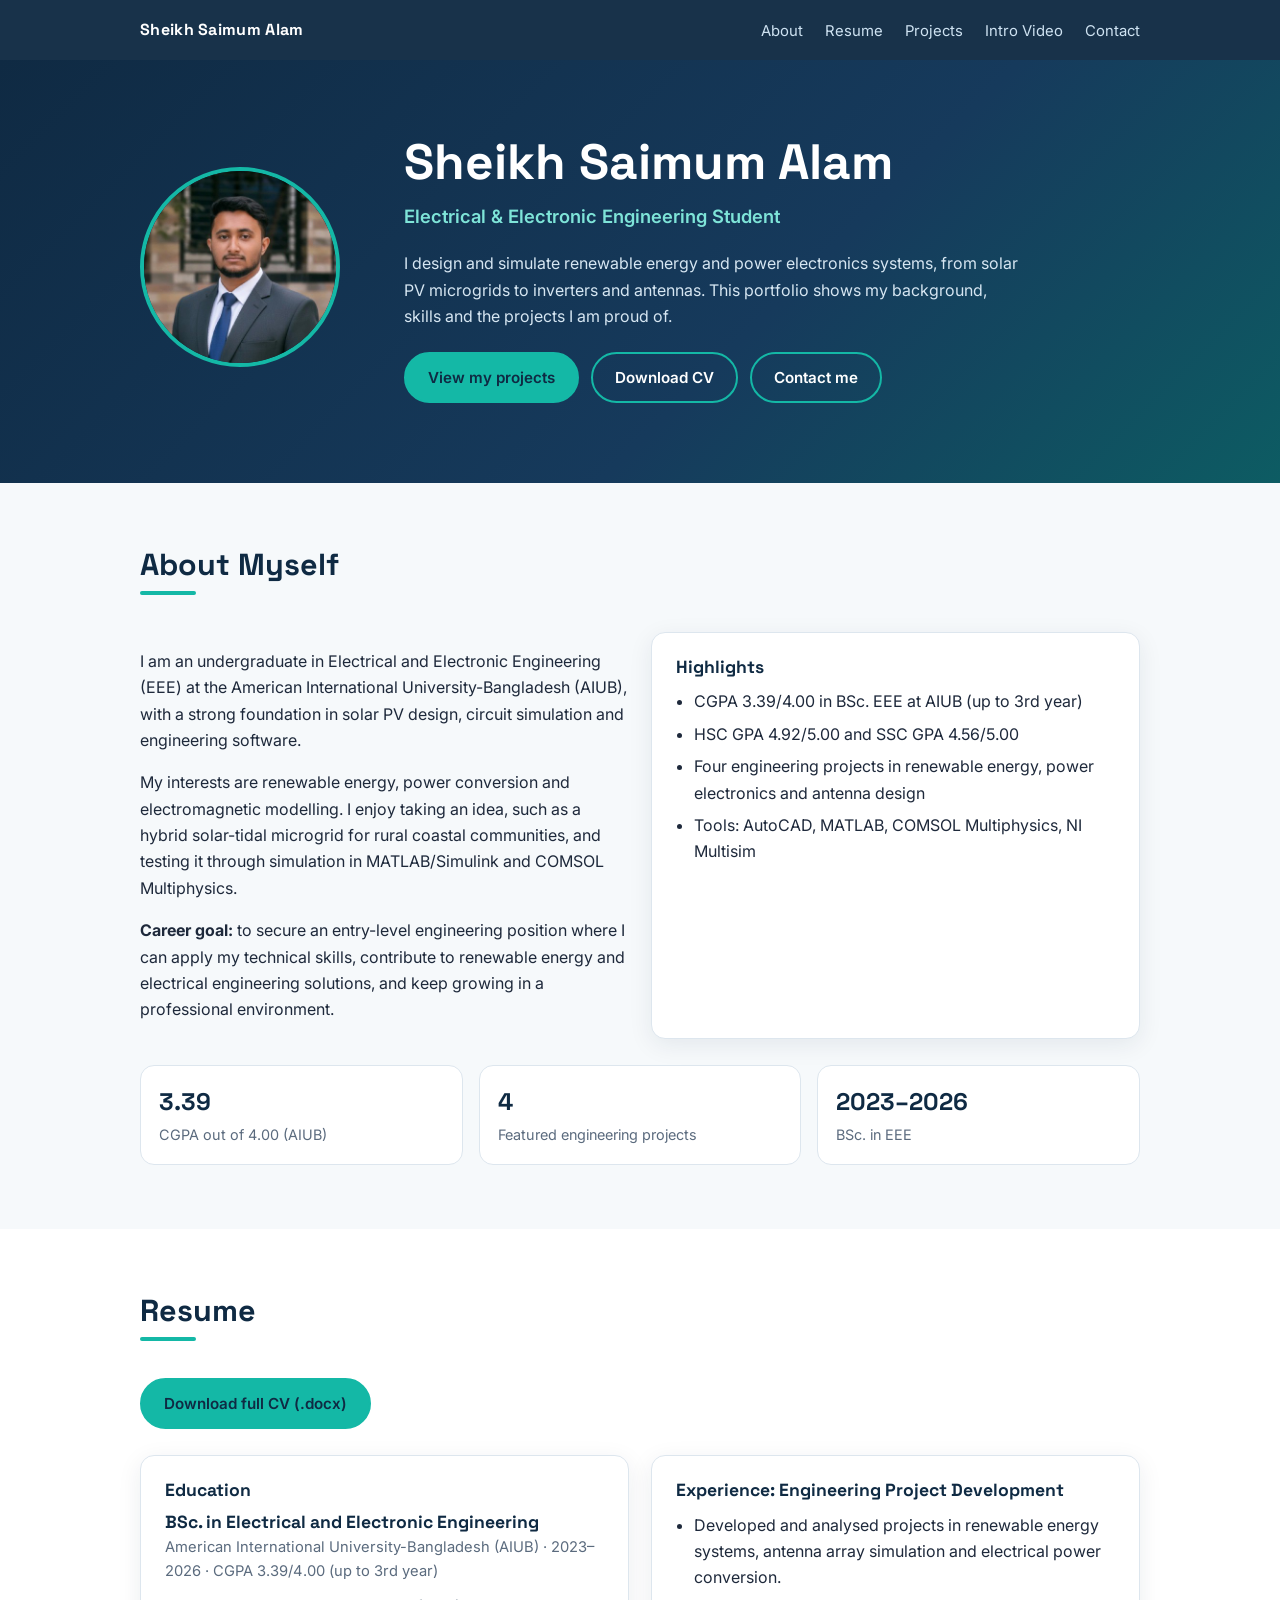
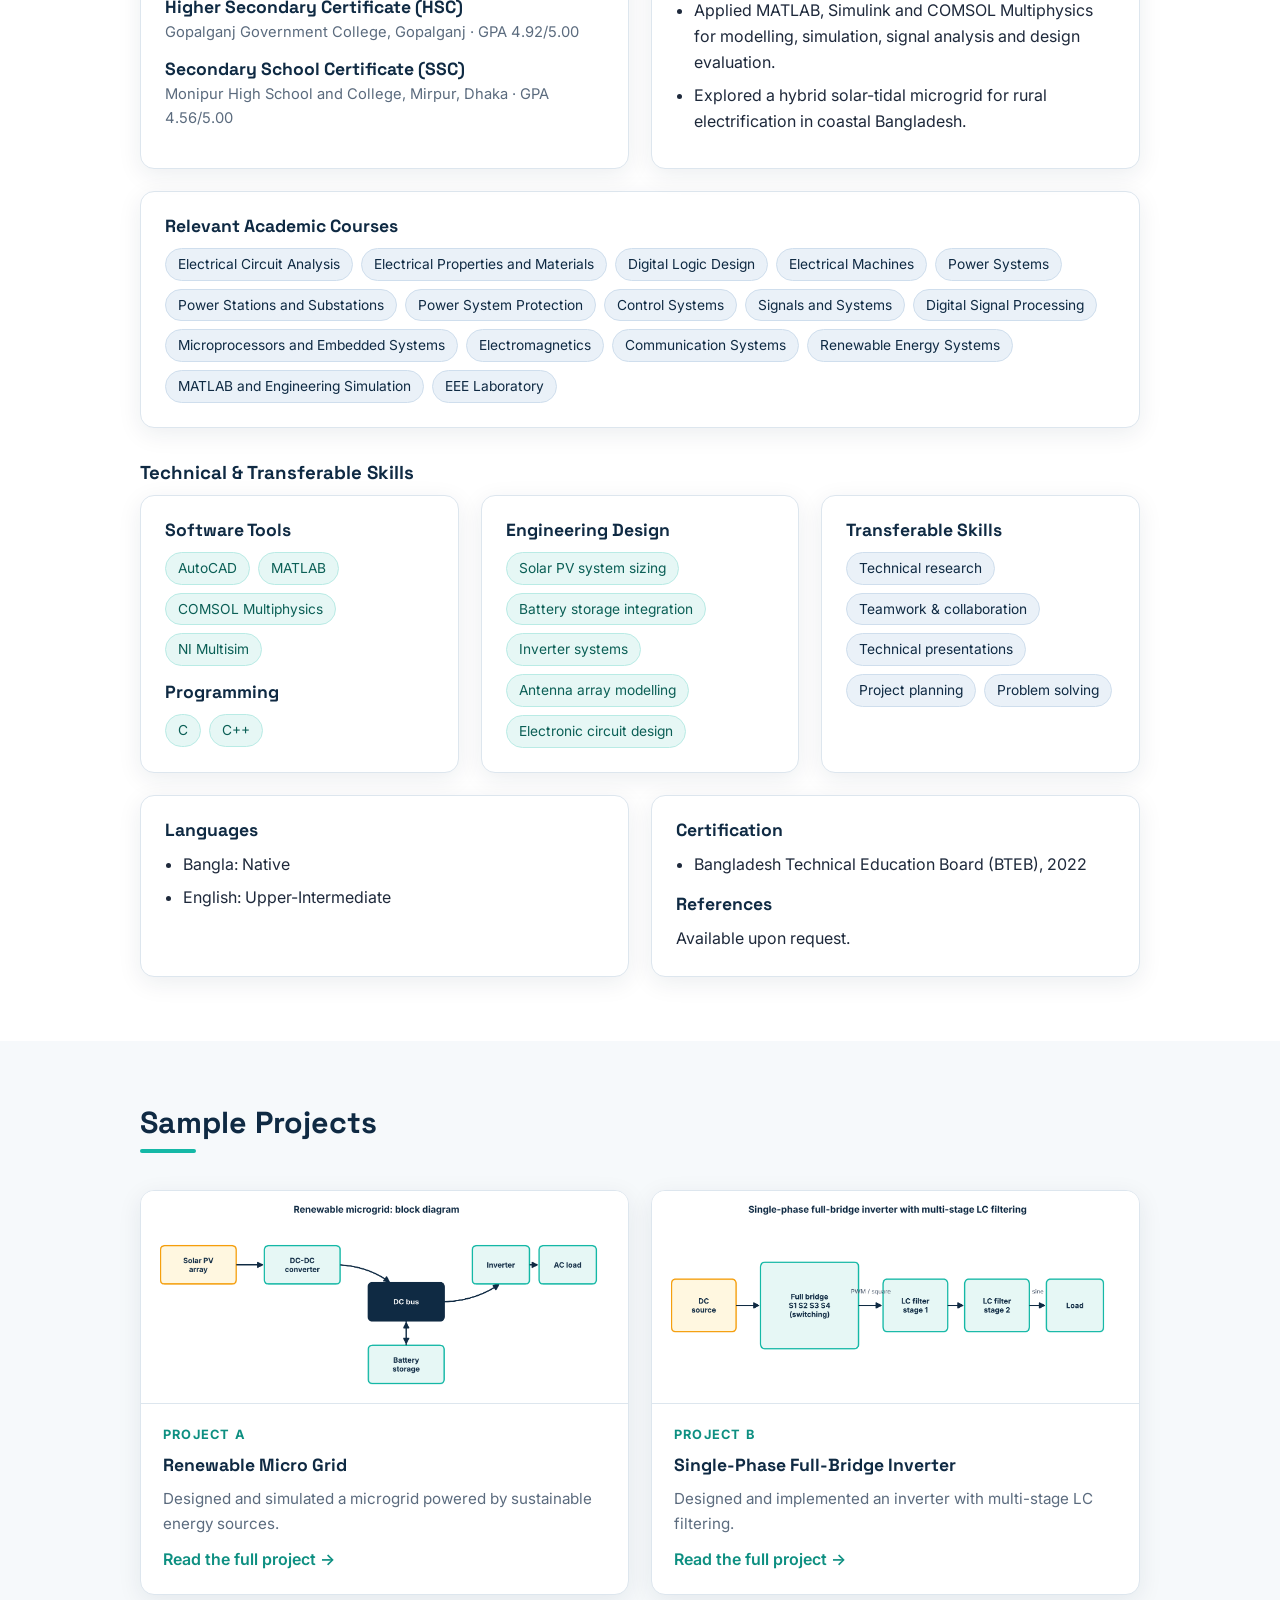
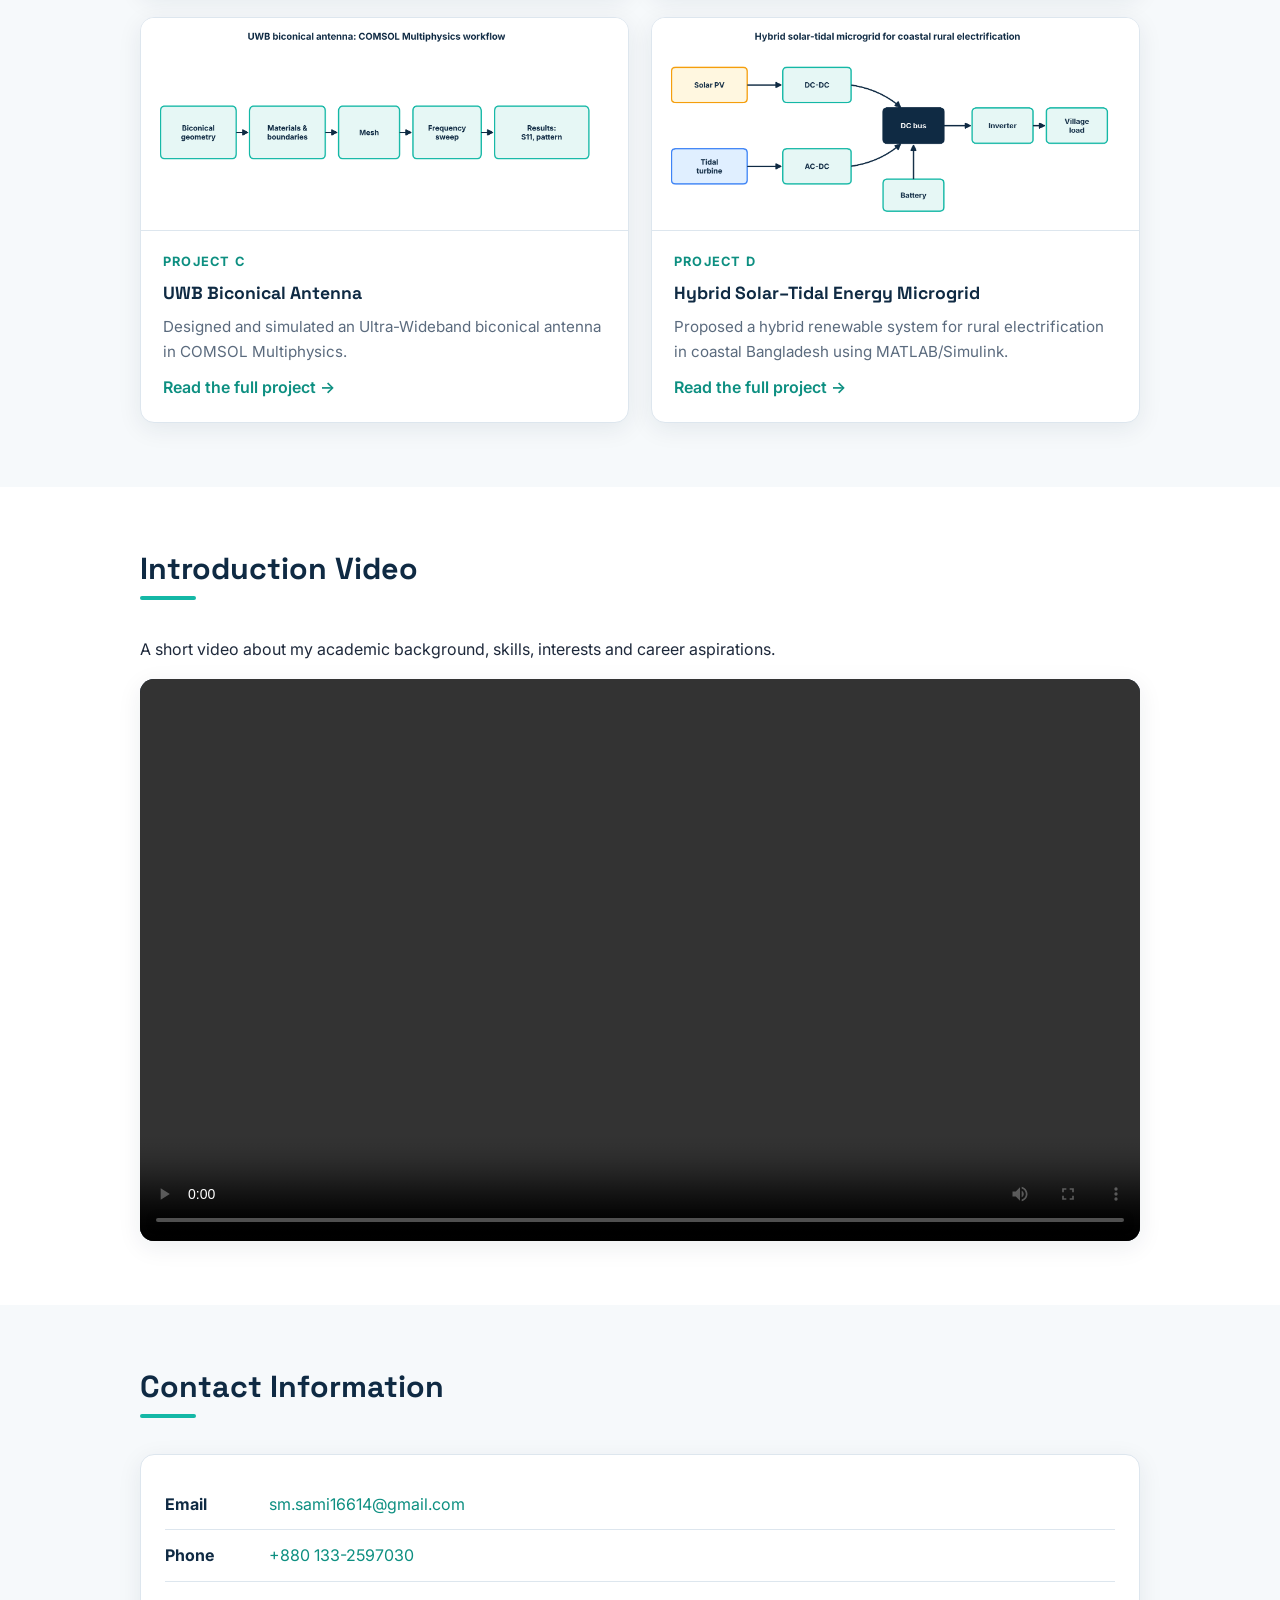
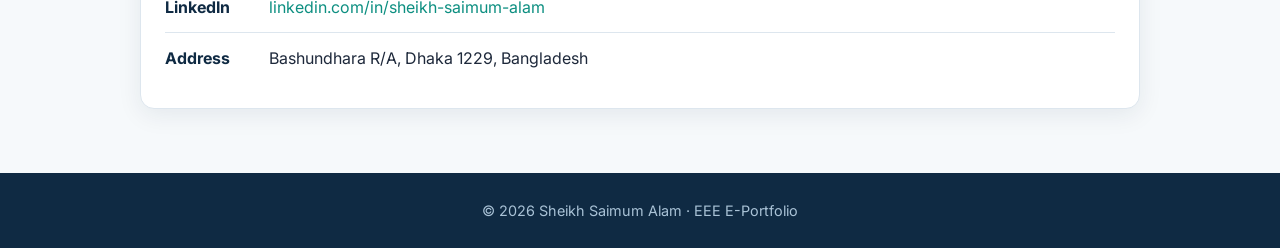
==== index.html @ cee7763e "Add files via upload" ====
<!DOCTYPE html>
<html lang="en">
<head>
  <meta charset="utf-8">
  <meta name="viewport" content="width=device-width, initial-scale=1">
  <title>Sheikh Saimum Alam | EEE E-Portfolio</title>
  <meta name="description" content="E-portfolio of Sheikh Saimum Alam, Electrical and Electronic Engineering student at AIUB: renewable energy, power electronics and simulation.">
  <link rel="preconnect" href="https://fonts.googleapis.com">
  <link rel="preconnect" href="https://fonts.gstatic.com" crossorigin>
  <link href="https://fonts.googleapis.com/css2?family=Inter:wght@400;500;600&family=Space+Grotesk:wght@500;700&display=swap" rel="stylesheet">
  <link rel="stylesheet" href="assets/css/style.css">
</head>
<body>

<header class="nav">
  <div class="wrap">
    <a class="brand" href="#home">Sheikh Saimum Alam</a>
    <button class="menu-btn" aria-label="Menu">&#9776;</button>
    <ul>
      <li><a href="#about">About</a></li>
      <li><a href="#resume">Resume</a></li>
      <li><a href="#projects">Projects</a></li>
      <li><a href="#video">Intro Video</a></li>
      <li><a href="#contact">Contact</a></li>
    </ul>
  </div>
</header>

<!-- 1. HOMEPAGE -->
<section class="hero" id="home">
  <div class="wrap">
    <div class="avatar" aria-label="Profile picture">
      SA
      <!-- Add your photo as assets/img/profile.jpg. It will cover these initials automatically. -->
      <img src="assets/img/profile.jpg" alt="Sheikh Saimum Alam" onerror="this.remove()">
    </div>
    <div>
      <h1>Sheikh Saimum Alam</h1>
      <div class="role">Electrical &amp; Electronic Engineering Student</div>
      <p>I design and simulate renewable energy and power electronics systems, from solar PV microgrids to inverters and antennas. This portfolio shows my background, skills and the projects I am proud of.</p>
      <div class="btns">
        <a class="btn primary" href="#projects">View my projects</a>
        <a class="btn ghost" href="assets/Sami_CV.docx" download>Download CV</a>
        <a class="btn ghost" href="#contact">Contact me</a>
      </div>
    </div>
  </div>
</section>

<!-- ABOUT -->
<section id="about">
  <div class="wrap">
    <h2 class="sec-title">About Myself</h2>
    <div class="grid-2">
      <div>
        <p>I am an undergraduate in Electrical and Electronic Engineering (EEE) at the American International University-Bangladesh (AIUB), with a strong foundation in solar PV design, circuit simulation and engineering software.</p>
        <p>My interests are renewable energy, power conversion and electromagnetic modelling. I enjoy taking an idea, such as a hybrid solar-tidal microgrid for rural coastal communities, and testing it through simulation in MATLAB/Simulink and COMSOL Multiphysics.</p>
        <p><b>Career goal:</b> to secure an entry-level engineering position where I can apply my technical skills, contribute to renewable energy and electrical engineering solutions, and keep growing in a professional environment.</p>
      </div>
      <div class="card">
        <h3>Highlights</h3>
        <ul class="plain">
          <li>CGPA 3.39/4.00 in BSc. EEE at AIUB (up to 3rd year)</li>
          <li>HSC GPA 4.92/5.00 and SSC GPA 4.56/5.00</li>
          <li>Four engineering projects in renewable energy, power electronics and antenna design</li>
          <li>Tools: AutoCAD, MATLAB, COMSOL Multiphysics, NI Multisim</li>
        </ul>
      </div>
    </div>
    <div class="facts">
      <div class="fact"><b>3.39</b><span>CGPA out of 4.00 (AIUB)</span></div>
      <div class="fact"><b>4</b><span>Featured engineering projects</span></div>
      <div class="fact"><b>2023&ndash;2026</b><span>BSc. in EEE</span></div>
    </div>
  </div>
</section>

<!-- 2. RESUME -->
<section class="alt" id="resume">
  <div class="wrap">
    <h2 class="sec-title">Resume</h2>
    <p><a class="btn primary" href="assets/Sami_CV.docx" download>Download full CV (.docx)</a></p>

    <div class="grid-2" style="margin-top:26px">
      <div class="card">
        <h3>Education</h3>
        <div class="edu-item">
          <h3>BSc. in Electrical and Electronic Engineering</h3>
          <div class="sub">American International University-Bangladesh (AIUB) &middot; 2023&ndash;2026 &middot; CGPA 3.39/4.00 (up to 3rd year)</div>
        </div>
        <div class="edu-item">
          <h3>Higher Secondary Certificate (HSC)</h3>
          <div class="sub">Gopalganj Government College, Gopalganj &middot; GPA 4.92/5.00</div>
        </div>
        <div class="edu-item">
          <h3>Secondary School Certificate (SSC)</h3>
          <div class="sub">Monipur High School and College, Mirpur, Dhaka &middot; GPA 4.56/5.00</div>
        </div>
      </div>

      <div class="card">
        <h3>Experience: Engineering Project Development</h3>
        <ul class="plain">
          <li>Developed and analysed projects in renewable energy systems, antenna array simulation and electrical power conversion.</li>
          <li>Applied MATLAB, Simulink and COMSOL Multiphysics for modelling, simulation, signal analysis and design evaluation.</li>
          <li>Explored a hybrid solar-tidal microgrid for rural electrification in coastal Bangladesh.</li>
        </ul>
      </div>
    </div>

    <div class="card" style="margin-top:22px">
      <h3>Relevant Academic Courses</h3>
      <ul class="chips">
        <li class="chip navy">Electrical Circuit Analysis</li>
        <li class="chip navy">Electrical Properties and Materials</li>
        <li class="chip navy">Digital Logic Design</li>
        <li class="chip navy">Electrical Machines</li>
        <li class="chip navy">Power Systems</li>
        <li class="chip navy">Power Stations and Substations</li>
        <li class="chip navy">Power System Protection</li>
        <li class="chip navy">Control Systems</li>
        <li class="chip navy">Signals and Systems</li>
        <li class="chip navy">Digital Signal Processing</li>
        <li class="chip navy">Microprocessors and Embedded Systems</li>
        <li class="chip navy">Electromagnetics</li>
        <li class="chip navy">Communication Systems</li>
        <li class="chip navy">Renewable Energy Systems</li>
        <li class="chip navy">MATLAB and Engineering Simulation</li>
        <li class="chip navy">EEE Laboratory</li>
      </ul>
    </div>

    <h3 style="margin-top:34px">Technical &amp; Transferable Skills</h3>
    <div class="grid-3">
      <div class="card">
        <h3>Software Tools</h3>
        <ul class="chips"><li class="chip">AutoCAD</li><li class="chip">MATLAB</li><li class="chip">COMSOL Multiphysics</li><li class="chip">NI Multisim</li></ul>
        <h3 style="margin-top:16px">Programming</h3>
        <ul class="chips"><li class="chip">C</li><li class="chip">C++</li></ul>
      </div>
      <div class="card">
        <h3>Engineering Design</h3>
        <ul class="chips"><li class="chip">Solar PV system sizing</li><li class="chip">Battery storage integration</li><li class="chip">Inverter systems</li><li class="chip">Antenna array modelling</li><li class="chip">Electronic circuit design</li></ul>
      </div>
      <div class="card">
        <h3>Transferable Skills</h3>
        <ul class="chips"><li class="chip navy">Technical research</li><li class="chip navy">Teamwork &amp; collaboration</li><li class="chip navy">Technical presentations</li><li class="chip navy">Project planning</li><li class="chip navy">Problem solving</li></ul>
      </div>
    </div>

    <div class="grid-2" style="margin-top:22px">
      <div class="card">
        <h3>Languages</h3>
        <ul class="plain"><li>Bangla: Native</li><li>English: Upper-Intermediate</li></ul>
      </div>
      <div class="card">
        <h3>Certification</h3>
        <ul class="plain"><li>Bangladesh Technical Education Board (BTEB), 2022</li></ul>
        <h3 style="margin-top:16px">References</h3>
        <p style="margin:0">Available upon request.</p>
      </div>
    </div>
  </div>
</section>

<!-- 3. PROJECTS -->
<section id="projects">
  <div class="wrap">
    <h2 class="sec-title">Sample Projects</h2>
    <div class="grid-2">
      <article class="card pcard">
        <img src="assets/img/microgrid.png" alt="Renewable microgrid block diagram">
        <div class="body">
          <span class="pnum">Project A</span>
          <h3>Renewable Micro Grid</h3>
          <p>Designed and simulated a microgrid powered by sustainable energy sources.</p>
          <a class="more" href="projects/microgrid.html">Read the full project &rarr;</a>
        </div>
      </article>
      <article class="card pcard">
        <img src="assets/img/inverter.png" alt="Full-bridge inverter block diagram">
        <div class="body">
          <span class="pnum">Project B</span>
          <h3>Single-Phase Full-Bridge Inverter</h3>
          <p>Designed and implemented an inverter with multi-stage LC filtering.</p>
          <a class="more" href="projects/inverter.html">Read the full project &rarr;</a>
        </div>
      </article>
      <article class="card pcard">
        <img src="assets/img/antenna.png" alt="Antenna simulation workflow">
        <div class="body">
          <span class="pnum">Project C</span>
          <h3>UWB Biconical Antenna</h3>
          <p>Designed and simulated an Ultra-Wideband biconical antenna in COMSOL Multiphysics.</p>
          <a class="more" href="projects/antenna.html">Read the full project &rarr;</a>
        </div>
      </article>
      <article class="card pcard">
        <img src="assets/img/solar_tidal.png" alt="Hybrid solar-tidal microgrid block diagram">
        <div class="body">
          <span class="pnum">Project D</span>
          <h3>Hybrid Solar&ndash;Tidal Energy Microgrid</h3>
          <p>Proposed a hybrid renewable system for rural electrification in coastal Bangladesh using MATLAB/Simulink.</p>
          <a class="more" href="projects/solar-tidal.html">Read the full project &rarr;</a>
        </div>
      </article>
    </div>
  </div>
</section>

<!-- 5. INTRO VIDEO -->
<section class="alt" id="video">
  <div class="wrap">
    <h2 class="sec-title">Introduction Video</h2>
    <p>A short video about my academic background, skills, interests and career aspirations.</p>
    <div class="video-box">
      <!-- Option 1: upload your video as assets/video/intro.mp4 (keep it under 100 MB for GitHub). -->
      <video controls preload="metadata">
        <source src="assets/video/intro.mp4" type="video/mp4">
        Your browser does not support the video tag.
      </video>
      <!-- Option 2: delete the <video> block above and use a YouTube embed instead:
      <iframe src="https://www.youtube.com/embed/YOUR_VIDEO_ID" title="Introduction video" allowfullscreen></iframe>
      -->
    </div>
  </div>
</section>

<!-- 4. CONTACT -->
<section id="contact">
  <div class="wrap">
    <h2 class="sec-title">Contact Information</h2>
    <div class="card">
      <ul class="contact-list">
        <li><span class="k">Email</span><a href="mailto:sm.sami16614@gmail.com">sm.sami16614@gmail.com</a></li>
        <li><span class="k">Phone</span><a href="tel:+8801332597030">+880 133-2597030</a></li>
        <li><span class="k">LinkedIn</span><a href="https://linkedin.com/in/sheikh-saimum-alam" target="_blank" rel="noopener">linkedin.com/in/sheikh-saimum-alam</a></li>
        <li><span class="k">Address</span><span>Bashundhara R/A, Dhaka 1229, Bangladesh</span></li>
      </ul>
    </div>
  </div>
</section>

<footer>&copy; <span id="year">2026</span> Sheikh Saimum Alam &middot; EEE E-Portfolio</footer>
<script src="assets/js/main.js"></script>
</body>
</html>
---- assets/css/style.css ----
:root {
  --navy: #0f2a43;
  --navy-2: #163a5c;
  --teal: #14b8a6;
  --teal-dark: #0d8f81;
  --amber: #f59e0b;
  --bg: #f6f9fb;
  --card: #ffffff;
  --text: #1e293b;
  --muted: #5b6b7e;
  --line: #dde6ee;
  --radius: 14px;
  --shadow: 0 6px 24px rgba(15, 42, 67, 0.08);
}

* { box-sizing: border-box; }
html { scroll-behavior: smooth; }
body {
  margin: 0;
  font-family: "Inter", system-ui, -apple-system, "Segoe UI", sans-serif;
  color: var(--text);
  background: var(--bg);
  line-height: 1.65;
}
h1, h2, h3 { font-family: "Space Grotesk", "Inter", sans-serif; color: var(--navy); line-height: 1.2; margin: 0 0 .6em; }
a { color: var(--teal-dark); text-decoration: none; }
a:hover { text-decoration: underline; }
img { max-width: 100%; display: block; }
.wrap { max-width: 1040px; margin: 0 auto; padding: 0 20px; }

/* nav */
.nav { position: sticky; top: 0; z-index: 20; background: rgba(15, 42, 67, .96); backdrop-filter: blur(6px); }
.nav .wrap { display: flex; align-items: center; justify-content: space-between; height: 60px; }
.nav .brand { color: #fff; font-family: "Space Grotesk", sans-serif; font-weight: 700; letter-spacing: .3px; }
.nav ul { list-style: none; display: flex; gap: 22px; margin: 0; padding: 0; }
.nav ul a { color: #cfe3f2; font-size: .93rem; }
.nav ul a:hover { color: #fff; text-decoration: none; }
.menu-btn { display: none; background: none; border: 0; color: #fff; font-size: 1.5rem; cursor: pointer; }

/* hero */
.hero { background: linear-gradient(135deg, var(--navy) 0%, var(--navy-2) 60%, #0d5c63 100%); color: #fff; padding: 72px 0 80px; }
.hero .wrap { display: grid; grid-template-columns: 220px 1fr; gap: 44px; align-items: center; }
.avatar { position: relative; width: 200px; height: 200px; border-radius: 50%; border: 4px solid var(--teal); background: #0c2238; overflow: hidden; display: grid; place-items: center; font-family: "Space Grotesk", sans-serif; font-size: 3.4rem; font-weight: 700; color: var(--teal); }
.avatar img { position: absolute; inset: 0; width: 100%; height: 100%; object-fit: cover; }
.hero h1 { color: #fff; font-size: clamp(2rem, 4.5vw, 3.1rem); margin-bottom: .2em; }
.hero .role { color: #7ee4d8; font-weight: 600; font-size: 1.15rem; margin-bottom: 1em; }
.hero p { color: #d6e6f2; max-width: 620px; margin: 0 0 1.4em; }
.btns { display: flex; flex-wrap: wrap; gap: 12px; }
.btn { display: inline-block; padding: 11px 22px; border-radius: 999px; font-weight: 600; font-size: .95rem; border: 2px solid var(--teal); }
.btn.primary { background: var(--teal); color: var(--navy); }
.btn.ghost { color: #fff; }
.btn:hover { text-decoration: none; transform: translateY(-1px); }

/* sections */
section { padding: 64px 0; }
section.alt { background: #fff; }
.sec-title { font-size: 1.9rem; margin-bottom: 1.2em; position: relative; padding-bottom: 12px; }
.sec-title::after { content: ""; position: absolute; left: 0; bottom: 0; width: 56px; height: 4px; border-radius: 2px; background: var(--teal); }

.card { background: var(--card); border: 1px solid var(--line); border-radius: var(--radius); padding: 24px; box-shadow: var(--shadow); }
.grid-2 { display: grid; grid-template-columns: 1fr 1fr; gap: 22px; }
.grid-3 { display: grid; grid-template-columns: repeat(3, 1fr); gap: 22px; }

.facts { display: grid; grid-template-columns: repeat(3, 1fr); gap: 16px; margin-top: 26px; }
.fact { background: #fff; border: 1px solid var(--line); border-radius: var(--radius); padding: 16px 18px; }
.fact b { display: block; font-family: "Space Grotesk", sans-serif; font-size: 1.5rem; color: var(--navy); }
.fact span { color: var(--muted); font-size: .9rem; }

.chips { display: flex; flex-wrap: wrap; gap: 8px; margin: 0; padding: 0; list-style: none; }
.chip { background: #e6f7f5; color: #0b5f56; border: 1px solid #b9ebe5; border-radius: 999px; padding: 4px 12px; font-size: .86rem; }
.chip.navy { background: #eaf1f8; color: var(--navy); border-color: #cfdeed; }

.edu-item { margin-bottom: 14px; }
.edu-item h3 { font-size: 1.05rem; margin-bottom: 2px; }
.edu-item .sub { color: var(--muted); font-size: .92rem; }
.card h3 { font-size: 1.1rem; }
.card ul.plain { margin: 0; padding-left: 18px; }
.card ul.plain li { margin-bottom: 6px; }

/* skills bars */
.skill { margin-bottom: 14px; }
.skill .row { display: flex; justify-content: space-between; font-size: .92rem; font-weight: 600; color: var(--navy); margin-bottom: 4px; }
.bar { height: 8px; background: #e3edf4; border-radius: 6px; overflow: hidden; }
.bar i { display: block; height: 100%; background: linear-gradient(90deg, var(--teal), #3b82f6); border-radius: 6px; }

/* project cards */
.pcard { display: flex; flex-direction: column; overflow: hidden; padding: 0; transition: transform .15s; }
.pcard:hover { transform: translateY(-4px); }
.pcard img { width: 100%; aspect-ratio: 16 / 7; object-fit: cover; object-position: left center; background: #fff; border-bottom: 1px solid var(--line); padding: 8px; object-fit: contain; }
.pcard .body { padding: 20px 22px 22px; display: flex; flex-direction: column; gap: 10px; flex: 1; }
.pcard h3 { margin: 0; }
.pcard p { margin: 0; color: var(--muted); font-size: .95rem; }
.pcard .more { margin-top: auto; font-weight: 600; }
.pnum { color: var(--teal-dark); font-weight: 700; font-size: .8rem; letter-spacing: 1.2px; text-transform: uppercase; }

/* video */
.video-box { background: #0c2238; border-radius: var(--radius); overflow: hidden; box-shadow: var(--shadow); aspect-ratio: 16 / 9; }
.video-box video, .video-box iframe { width: 100%; height: 100%; display: block; border: 0; }

/* contact */
.contact-list { list-style: none; margin: 0; padding: 0; }
.contact-list li { display: flex; gap: 14px; padding: 12px 0; border-bottom: 1px solid var(--line); }
.contact-list li:last-child { border-bottom: 0; }
.contact-list .k { width: 90px; font-weight: 700; color: var(--navy); }

footer { background: var(--navy); color: #a9c2d6; text-align: center; padding: 26px 0; font-size: .9rem; }

/* project pages */
.phead { background: linear-gradient(135deg, var(--navy) 0%, var(--navy-2) 70%, #0d5c63 100%); color: #fff; padding: 54px 0 48px; }
.phead h1 { color: #fff; font-size: clamp(1.8rem, 4vw, 2.6rem); margin: 6px 0 10px; }
.phead p { color: #d6e6f2; max-width: 720px; margin: 0; }
.crumb a { color: #7ee4d8; font-size: .92rem; }
.meta { display: grid; grid-template-columns: repeat(4, 1fr); gap: 14px; margin-top: -26px; position: relative; }
.meta .m { background: #fff; border: 1px solid var(--line); border-radius: 12px; padding: 14px 16px; box-shadow: var(--shadow); }
.meta .m small { display: block; color: var(--muted); text-transform: uppercase; letter-spacing: 1px; font-size: .7rem; }
.meta .m b { color: var(--navy); font-size: .95rem; }
.prose h2 { font-size: 1.5rem; margin-top: 1.8em; }
.prose p { max-width: 760px; }
.steps { counter-reset: s; list-style: none; padding: 0; margin: 0; }
.steps li { counter-increment: s; position: relative; padding: 4px 0 18px 54px; }
.steps li::before { content: counter(s); position: absolute; left: 0; top: 0; width: 36px; height: 36px; border-radius: 50%; background: var(--teal); color: var(--navy); font-weight: 700; display: grid; place-items: center; }
.steps li b { color: var(--navy); }
figure { margin: 22px 0; background: #fff; border: 1px solid var(--line); border-radius: var(--radius); padding: 14px; box-shadow: var(--shadow); }
figure figcaption { color: var(--muted); font-size: .88rem; text-align: center; padding-top: 10px; }
.slots { display: grid; grid-template-columns: 1fr 1fr; gap: 18px; margin: 22px 0; }
.slot { border: 2px dashed #b7c7d6; border-radius: var(--radius); padding: 30px 18px; text-align: center; color: var(--muted); background: #fbfdfe; font-size: .92rem; }
.slot b { display: block; color: var(--navy); margin-bottom: 4px; }
.slot code { background: #eef3f8; padding: 1px 6px; border-radius: 4px; font-size: .82rem; }
.pnav { display: flex; justify-content: space-between; gap: 14px; margin-top: 40px; padding-top: 20px; border-top: 1px solid var(--line); }

@media (max-width: 820px) {
  .hero .wrap { grid-template-columns: 1fr; text-align: center; justify-items: center; }
  .btns { justify-content: center; }
  .grid-2, .grid-3, .facts, .slots { grid-template-columns: 1fr; }
  .meta { grid-template-columns: 1fr 1fr; }
  .menu-btn { display: block; }
  .nav ul { display: none; position: absolute; top: 60px; left: 0; right: 0; background: var(--navy); flex-direction: column; padding: 14px 20px; gap: 12px; }
  .nav ul.open { display: flex; }
}
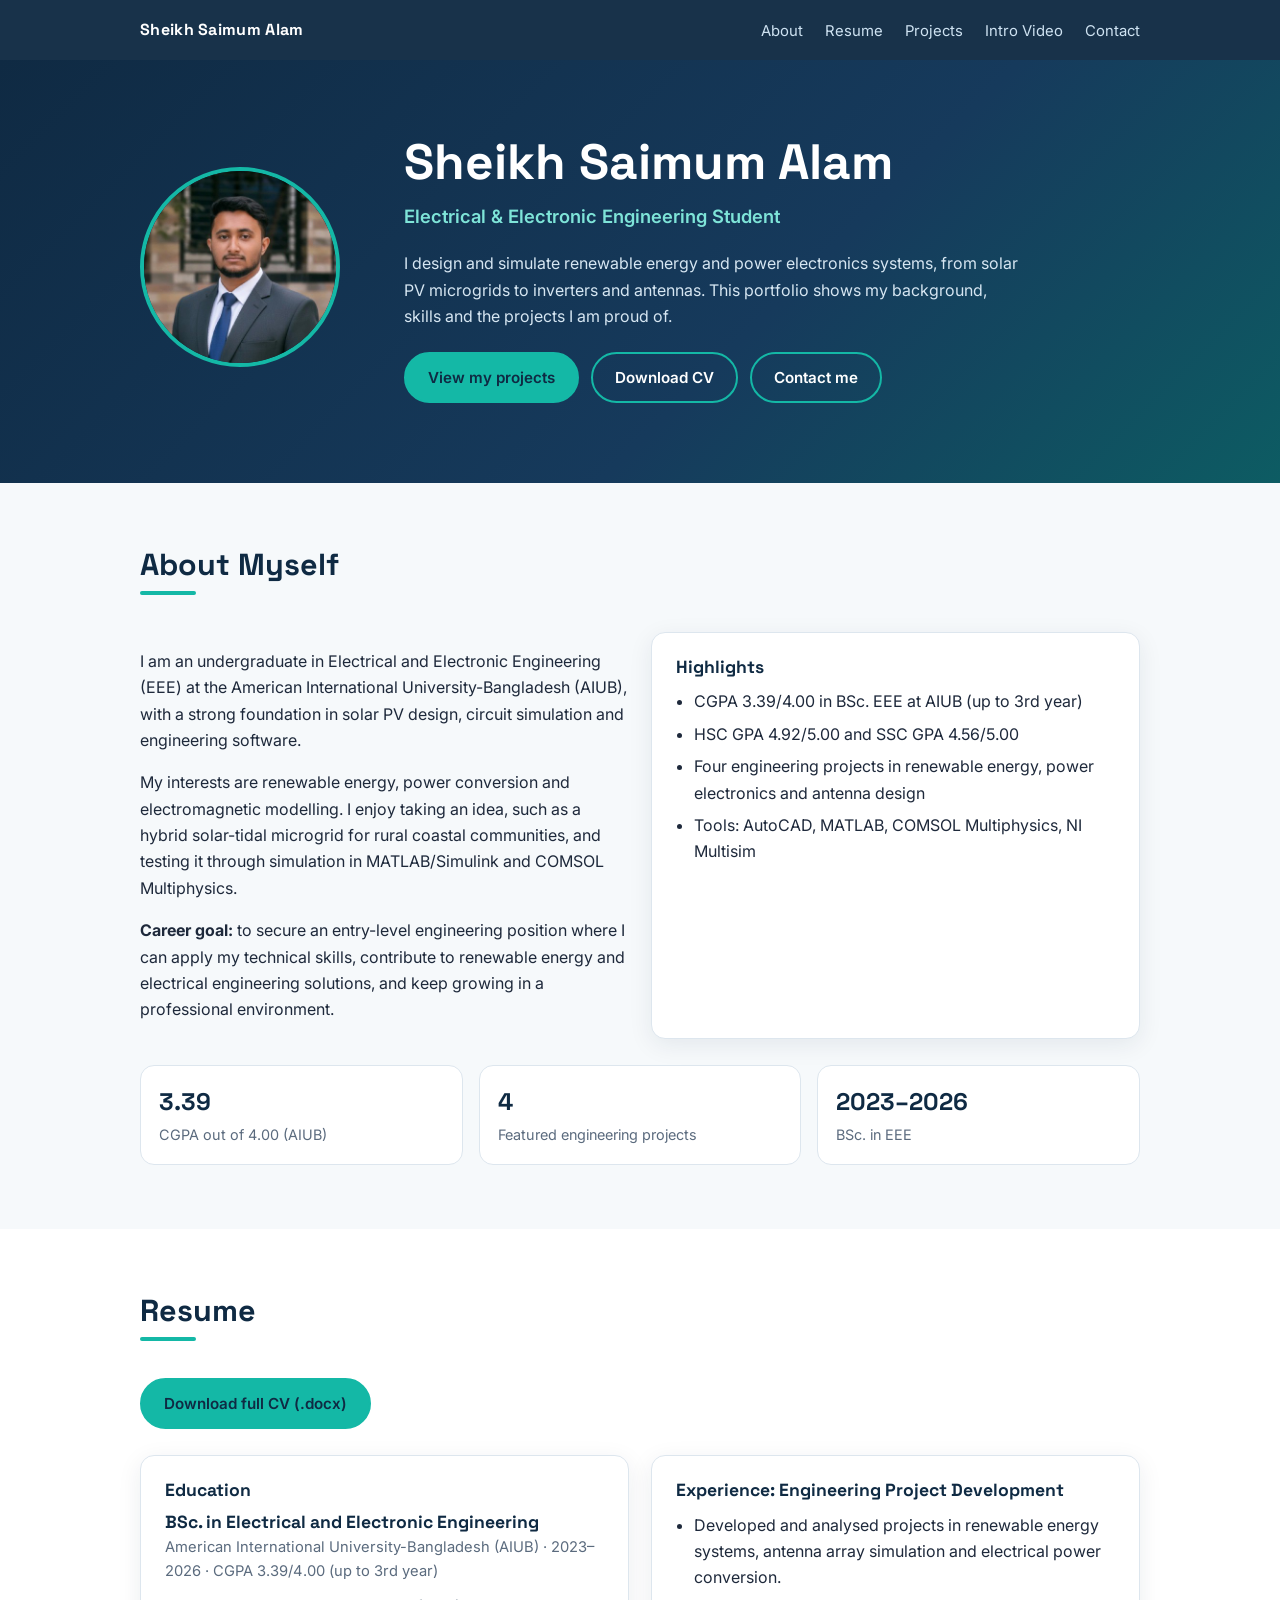
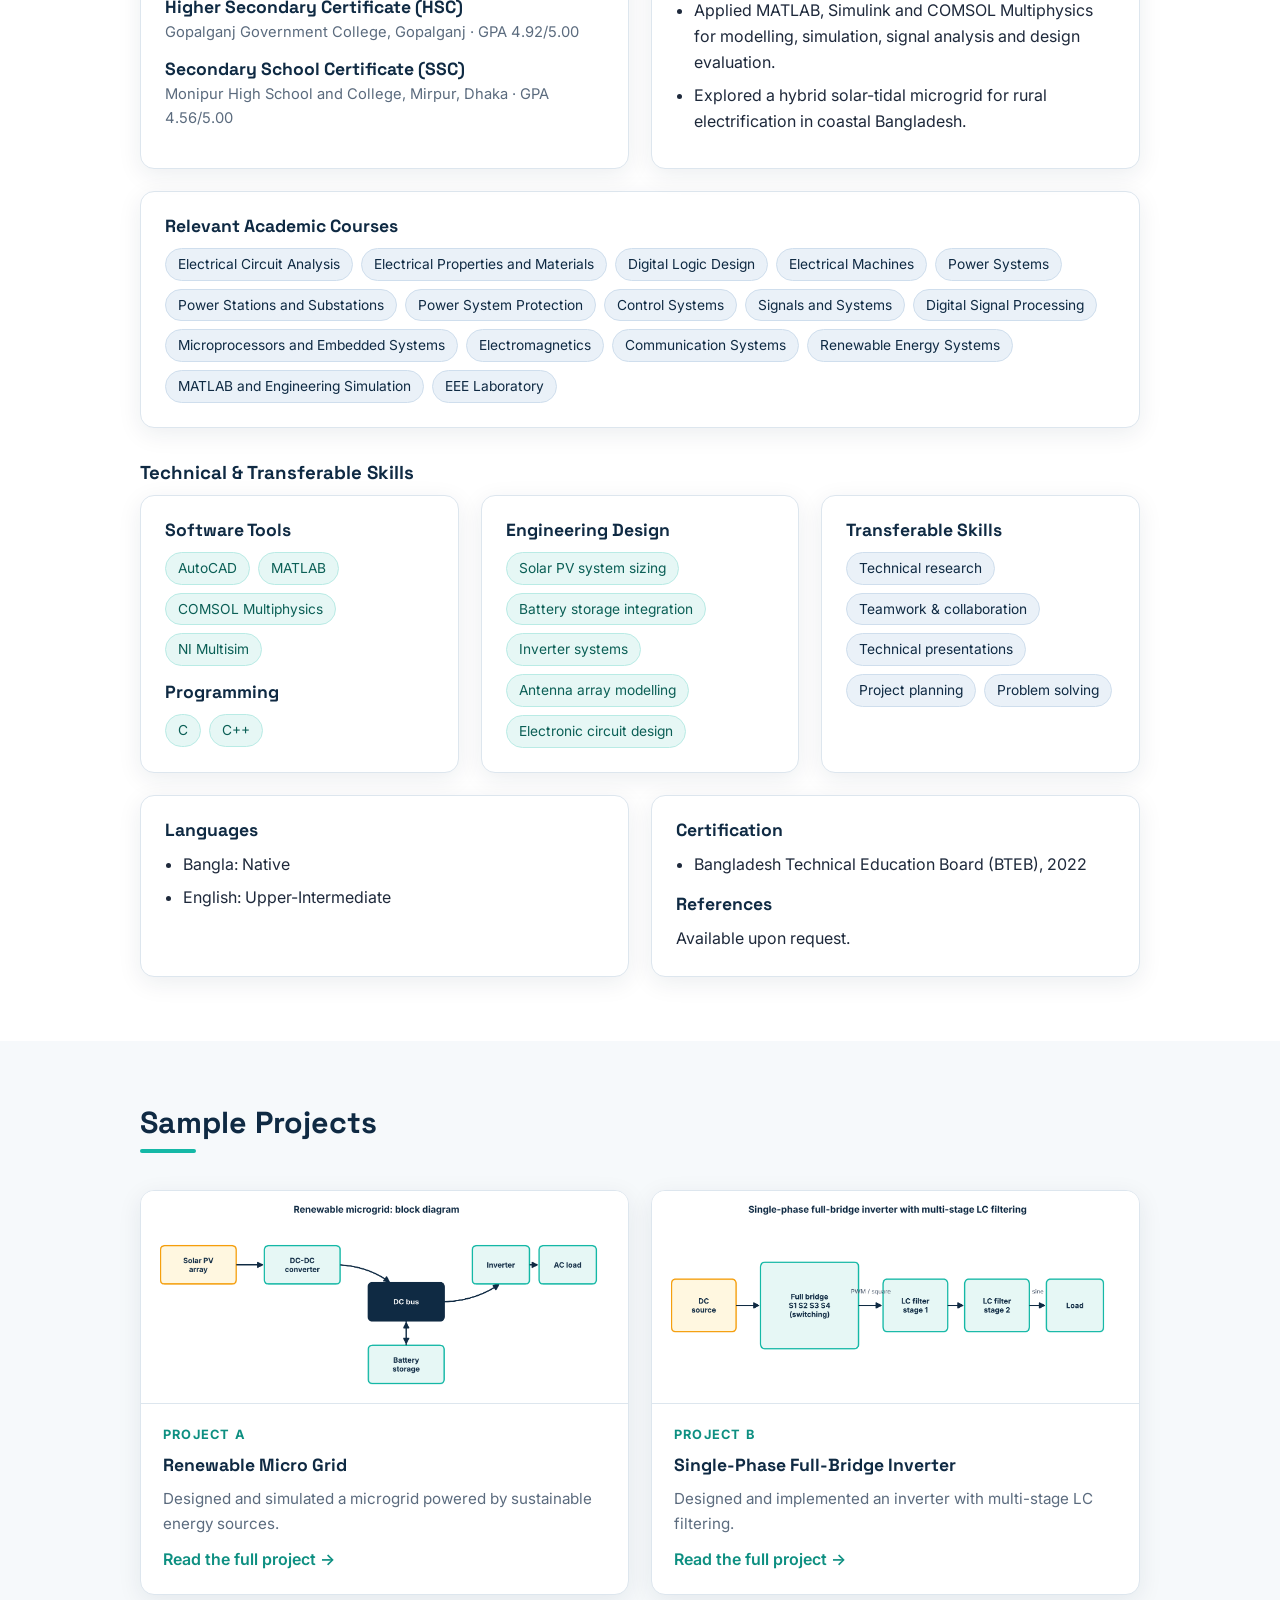
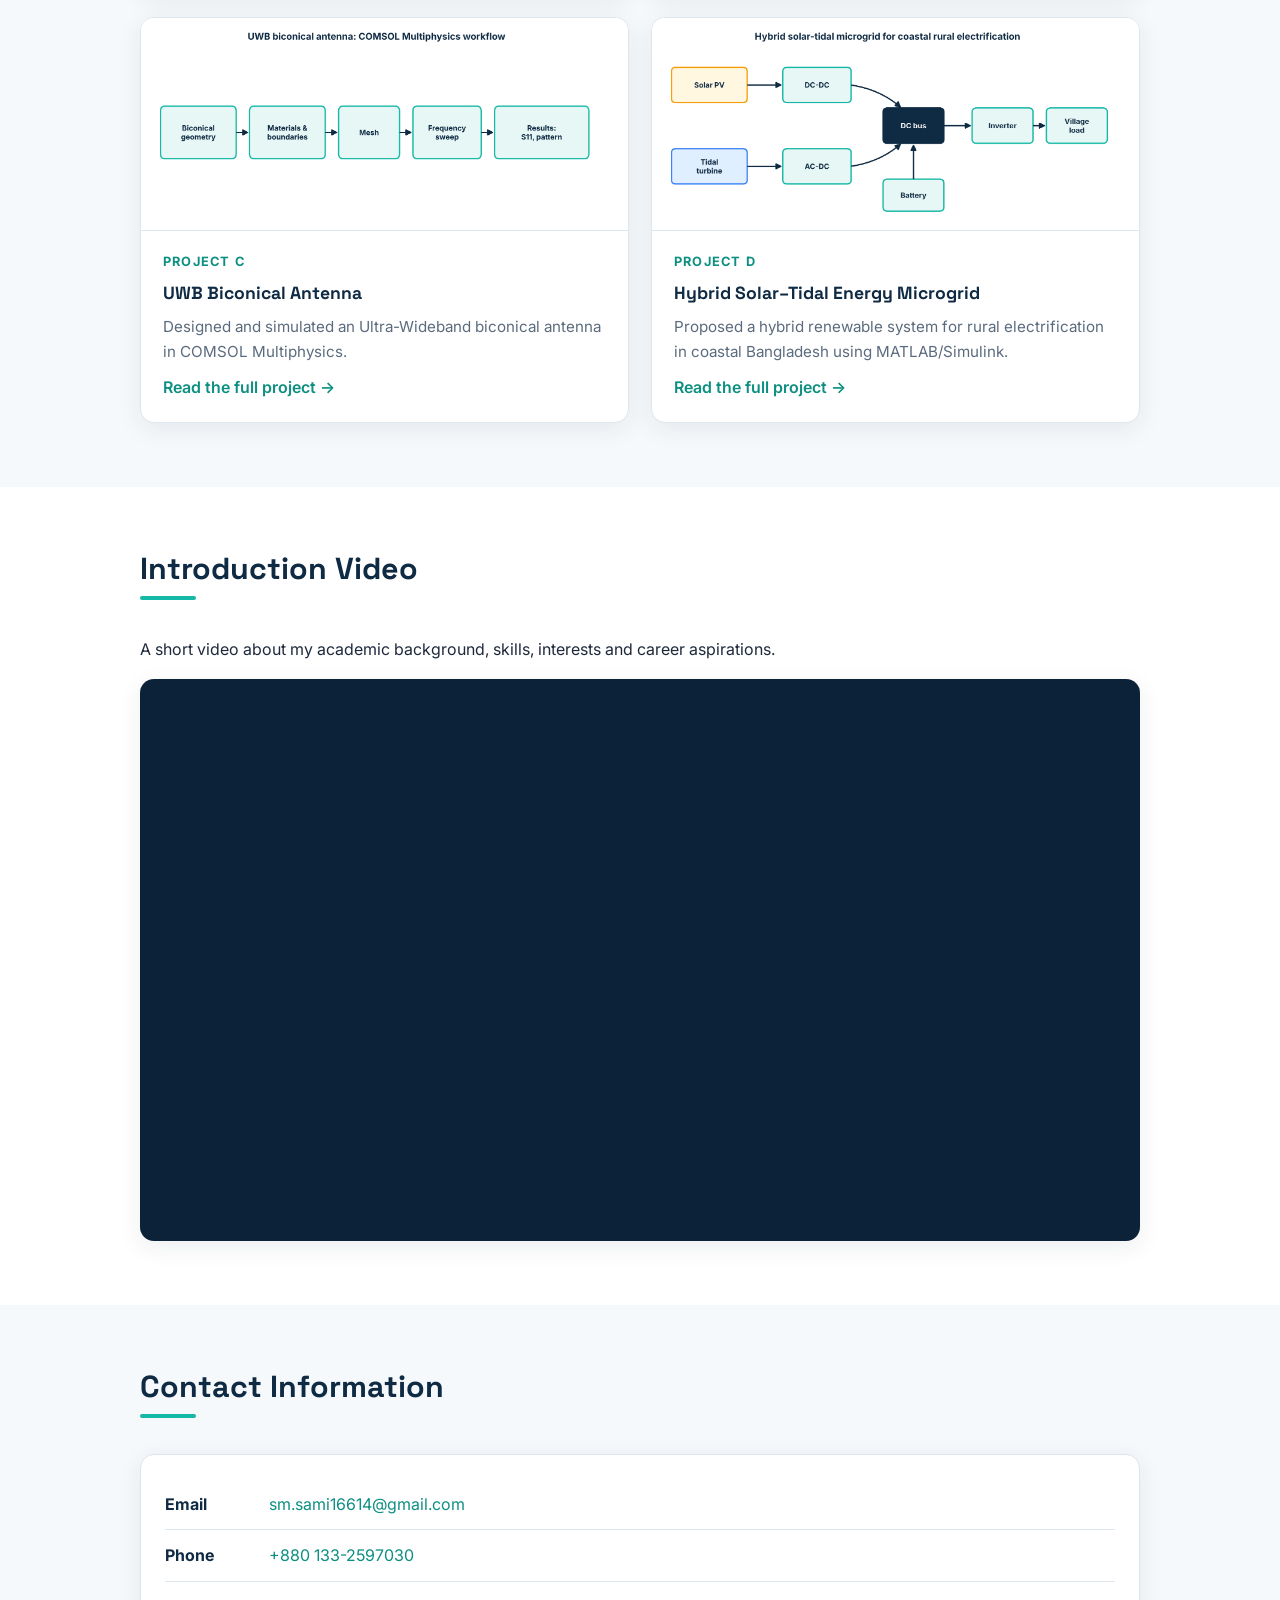
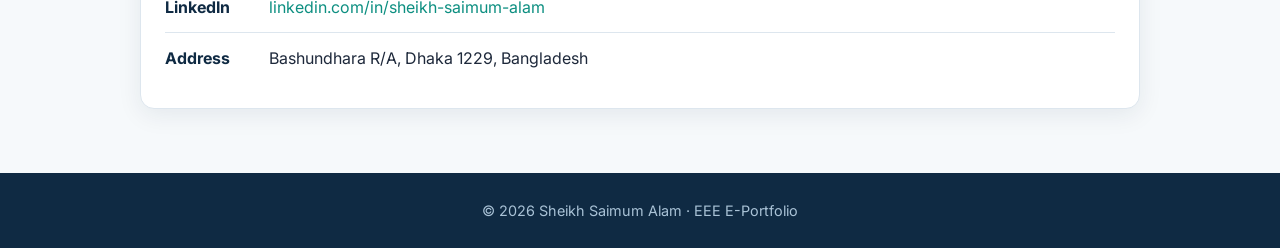
==== commit 06f3590b: "Update index.html" ====
--- a/index.html
+++ b/index.html
@@ -215,10 +215,7 @@
     <p>A short video about my academic background, skills, interests and career aspirations.</p>
     <div class="video-box">
       <!-- Option 1: upload your video as assets/video/intro.mp4 (keep it under 100 MB for GitHub). -->
-      <video controls preload="metadata">
-        <source src="assets/video/intro.mp4" type="video/mp4">
-        Your browser does not support the video tag.
-      </video>
+      <iframe src="https://drive.google.com/file/d/1MTRl_6Hl3Qtk7uV56lWF_0Ym_e-bCWjq/preview" title="Introduction video" allow="autoplay" allowfullscreen></iframe>
       <!-- Option 2: delete the <video> block above and use a YouTube embed instead:
       <iframe src="https://www.youtube.com/embed/YOUR_VIDEO_ID" title="Introduction video" allowfullscreen></iframe>
       -->
